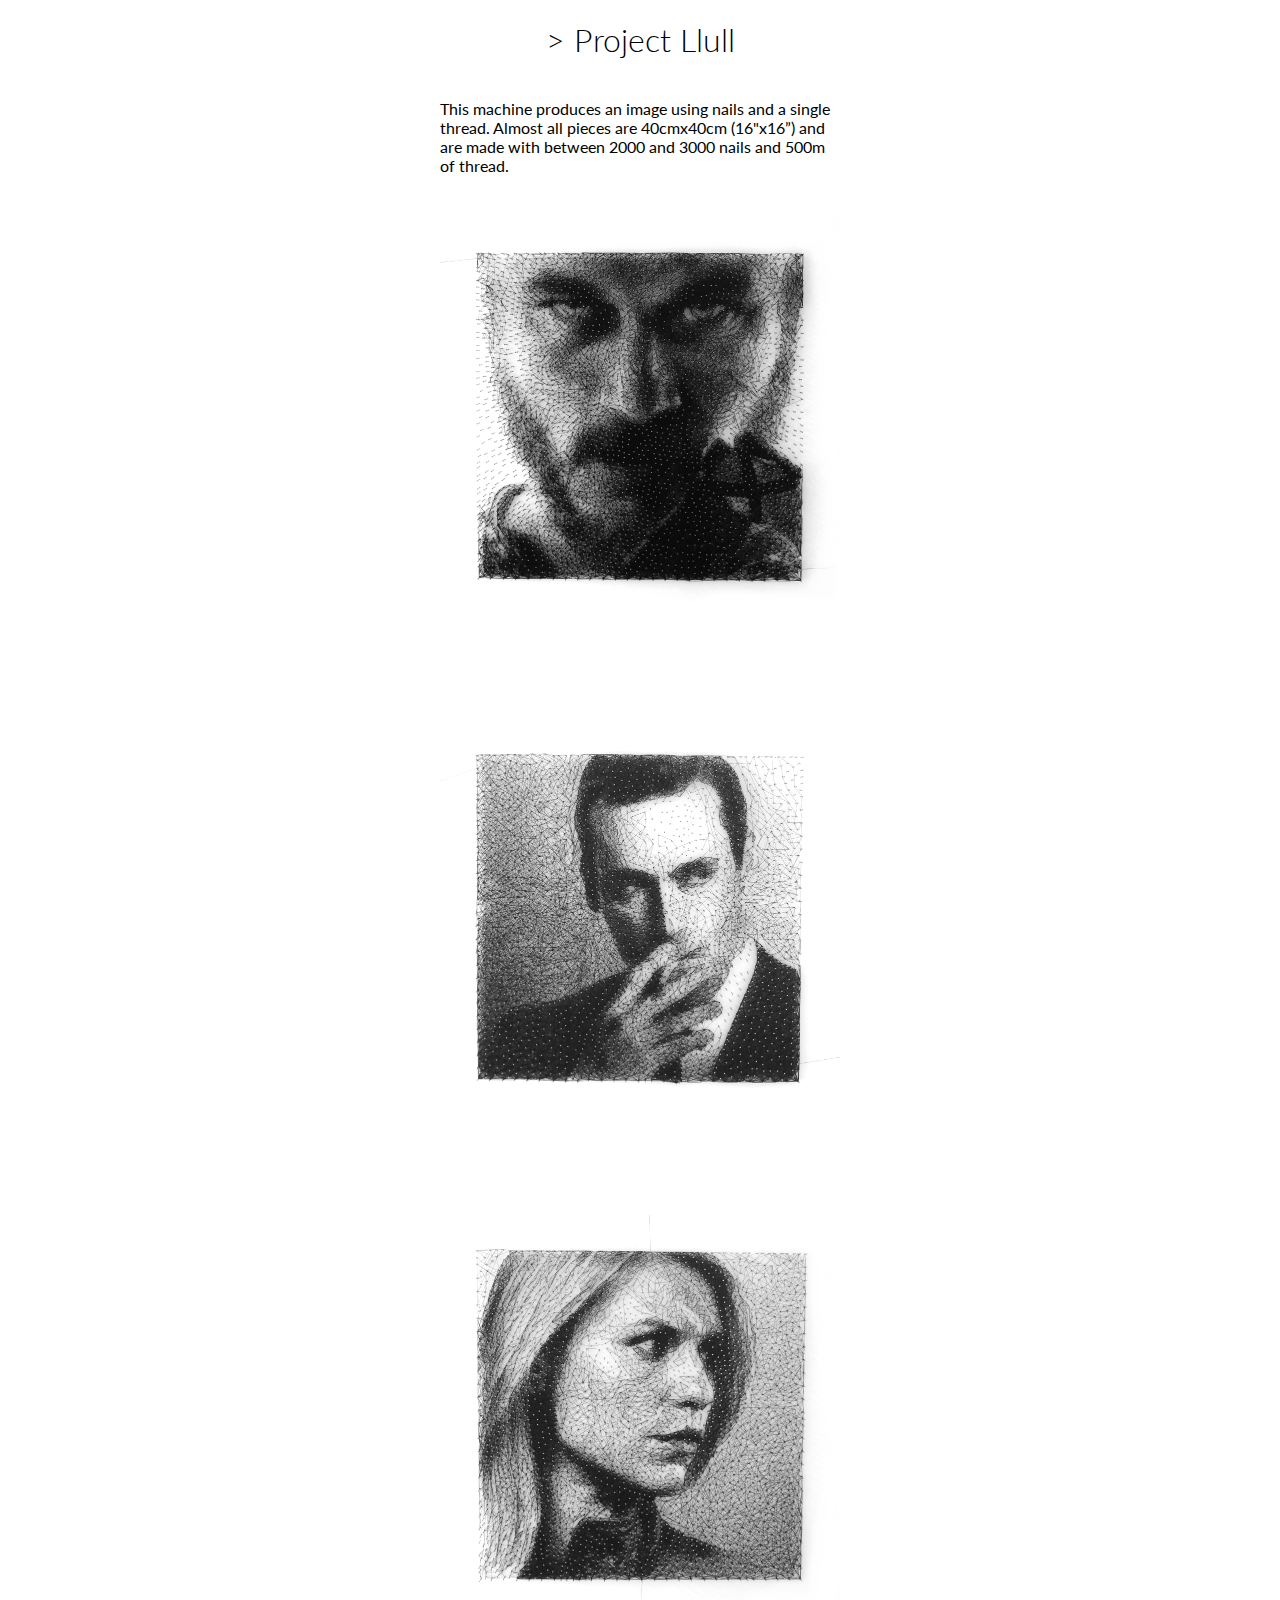
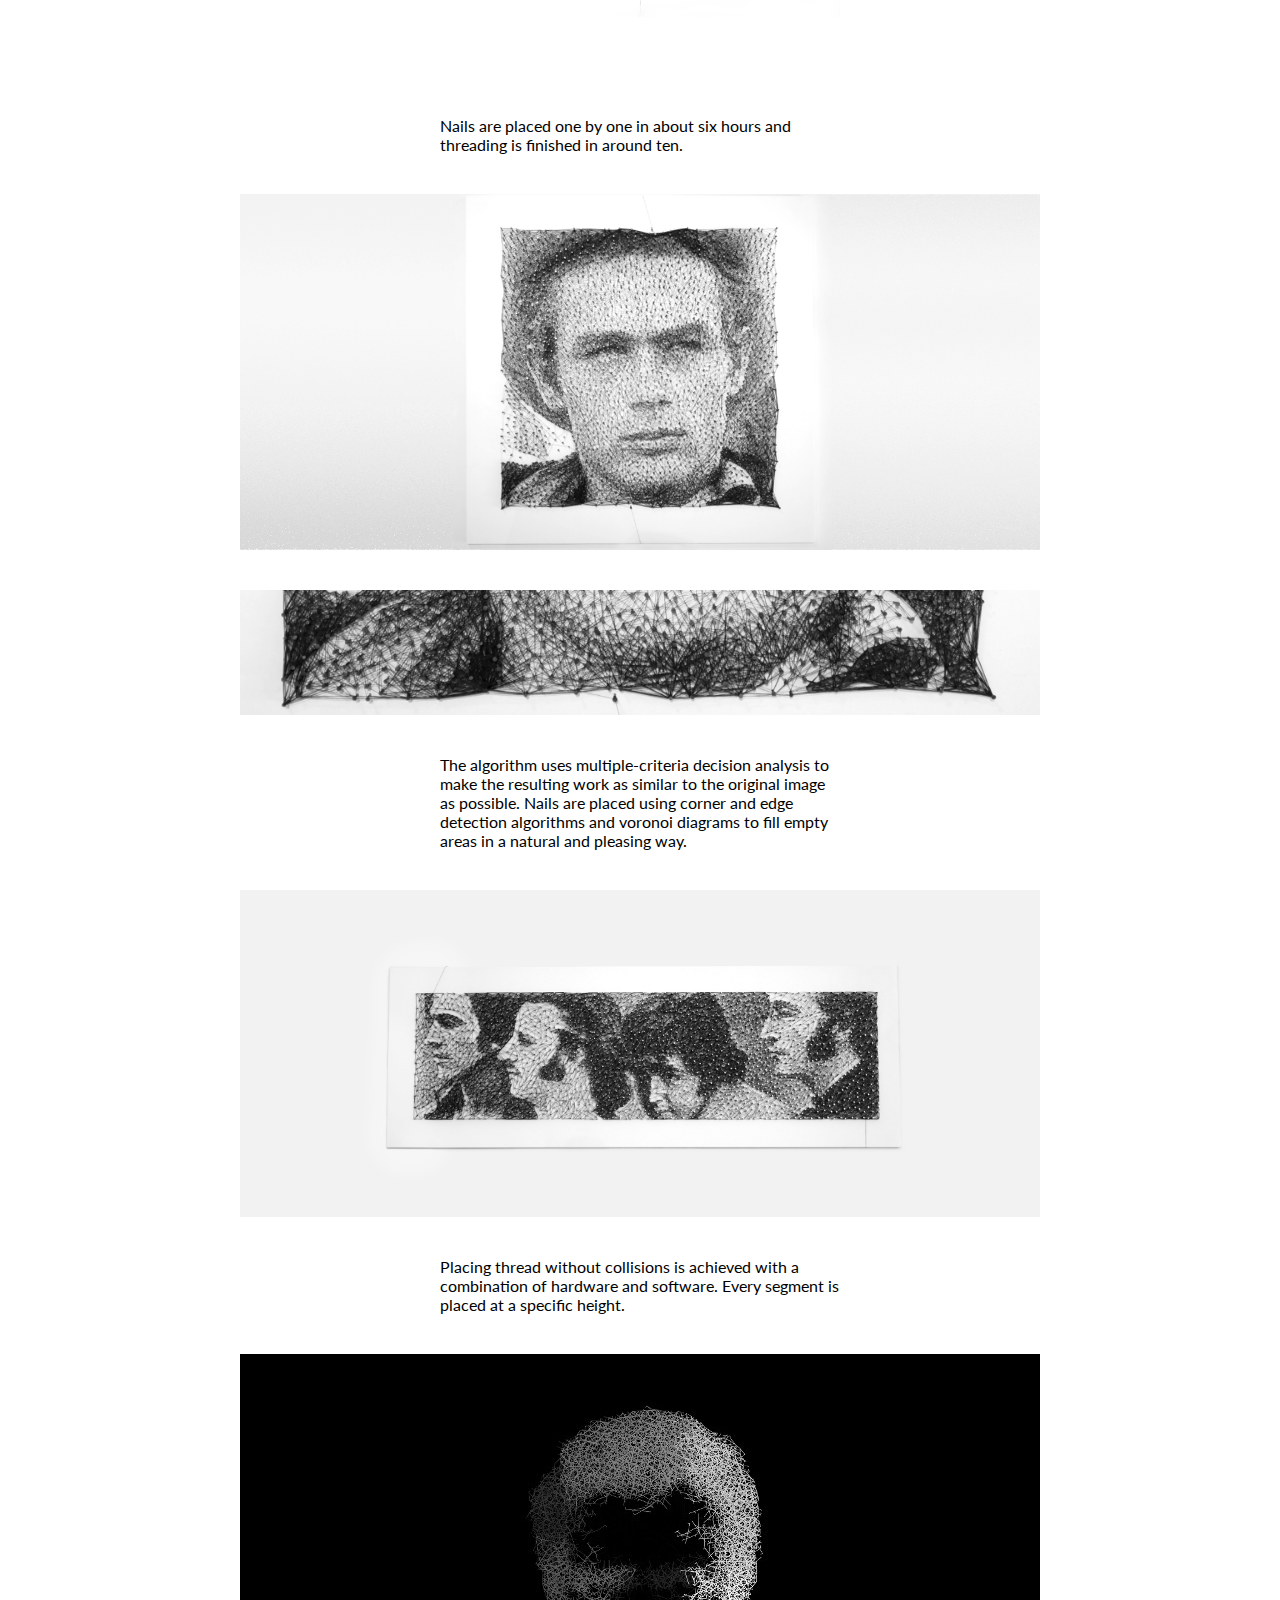
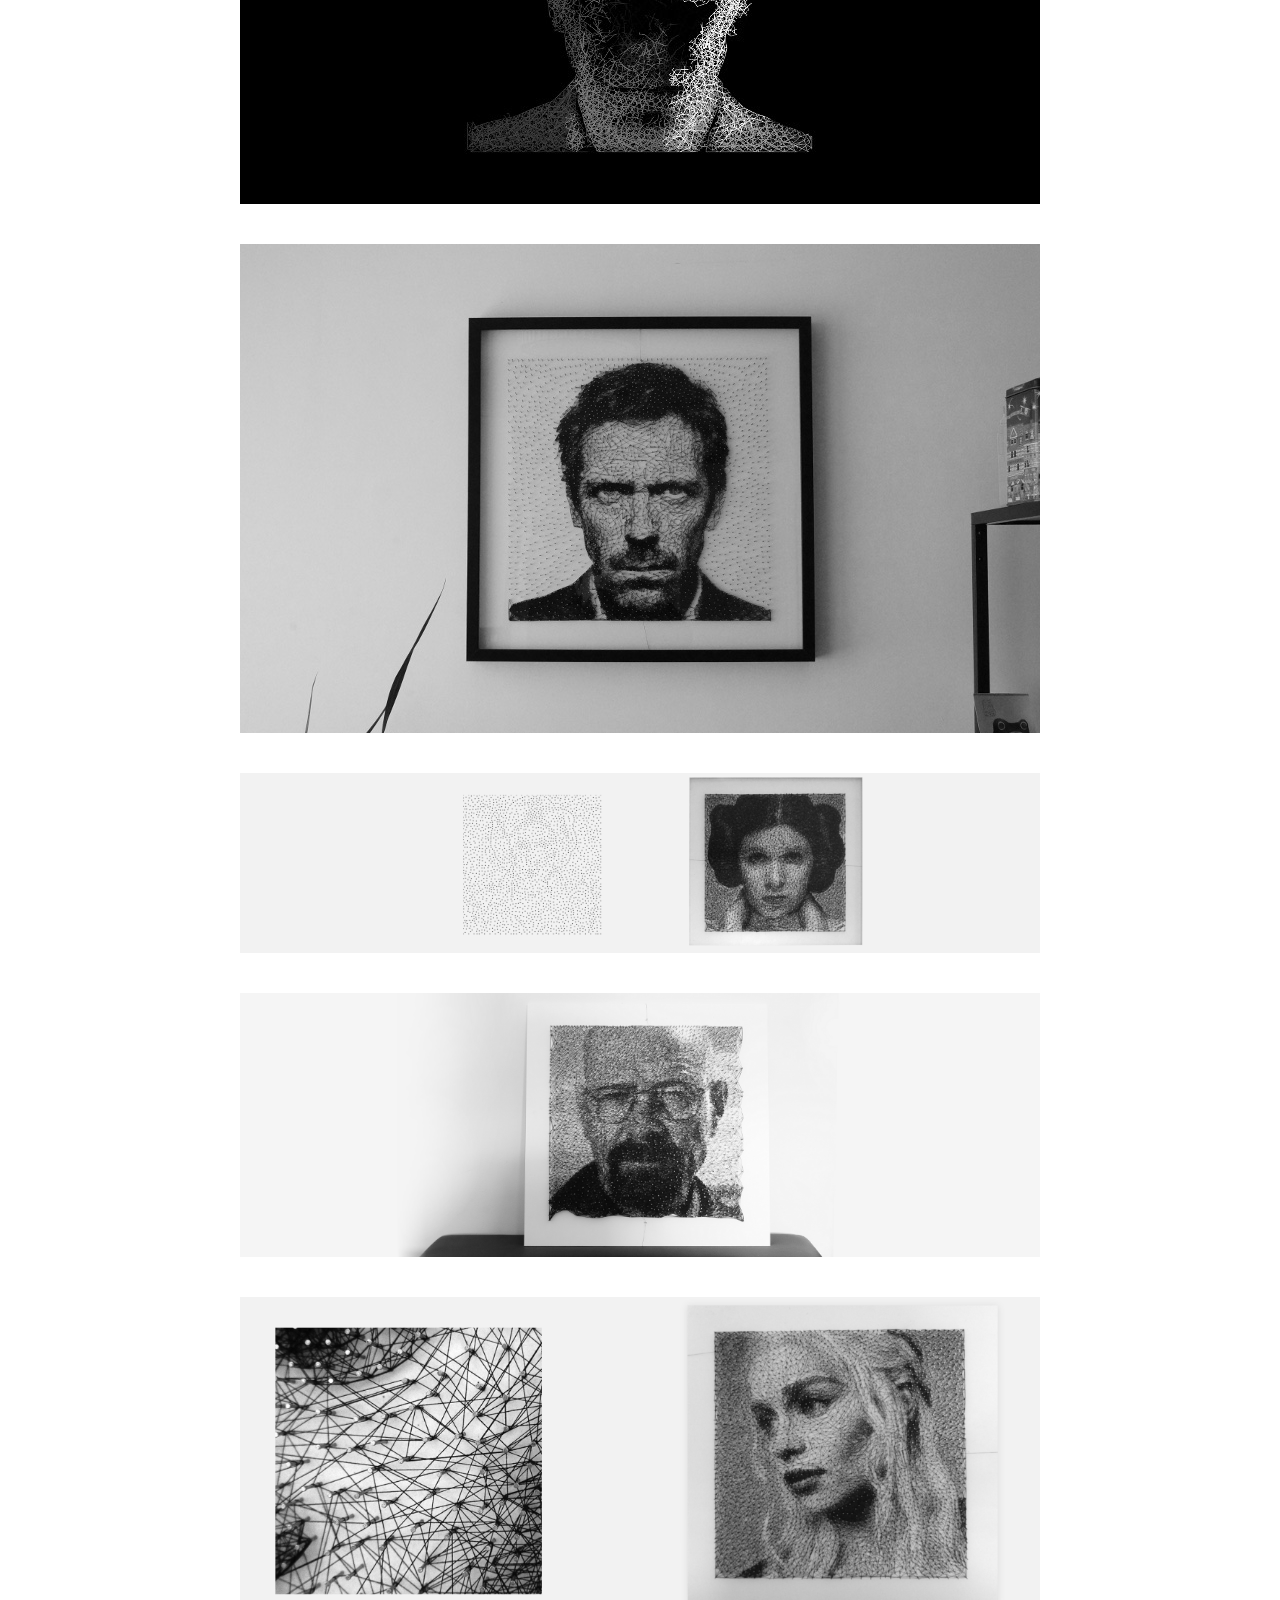
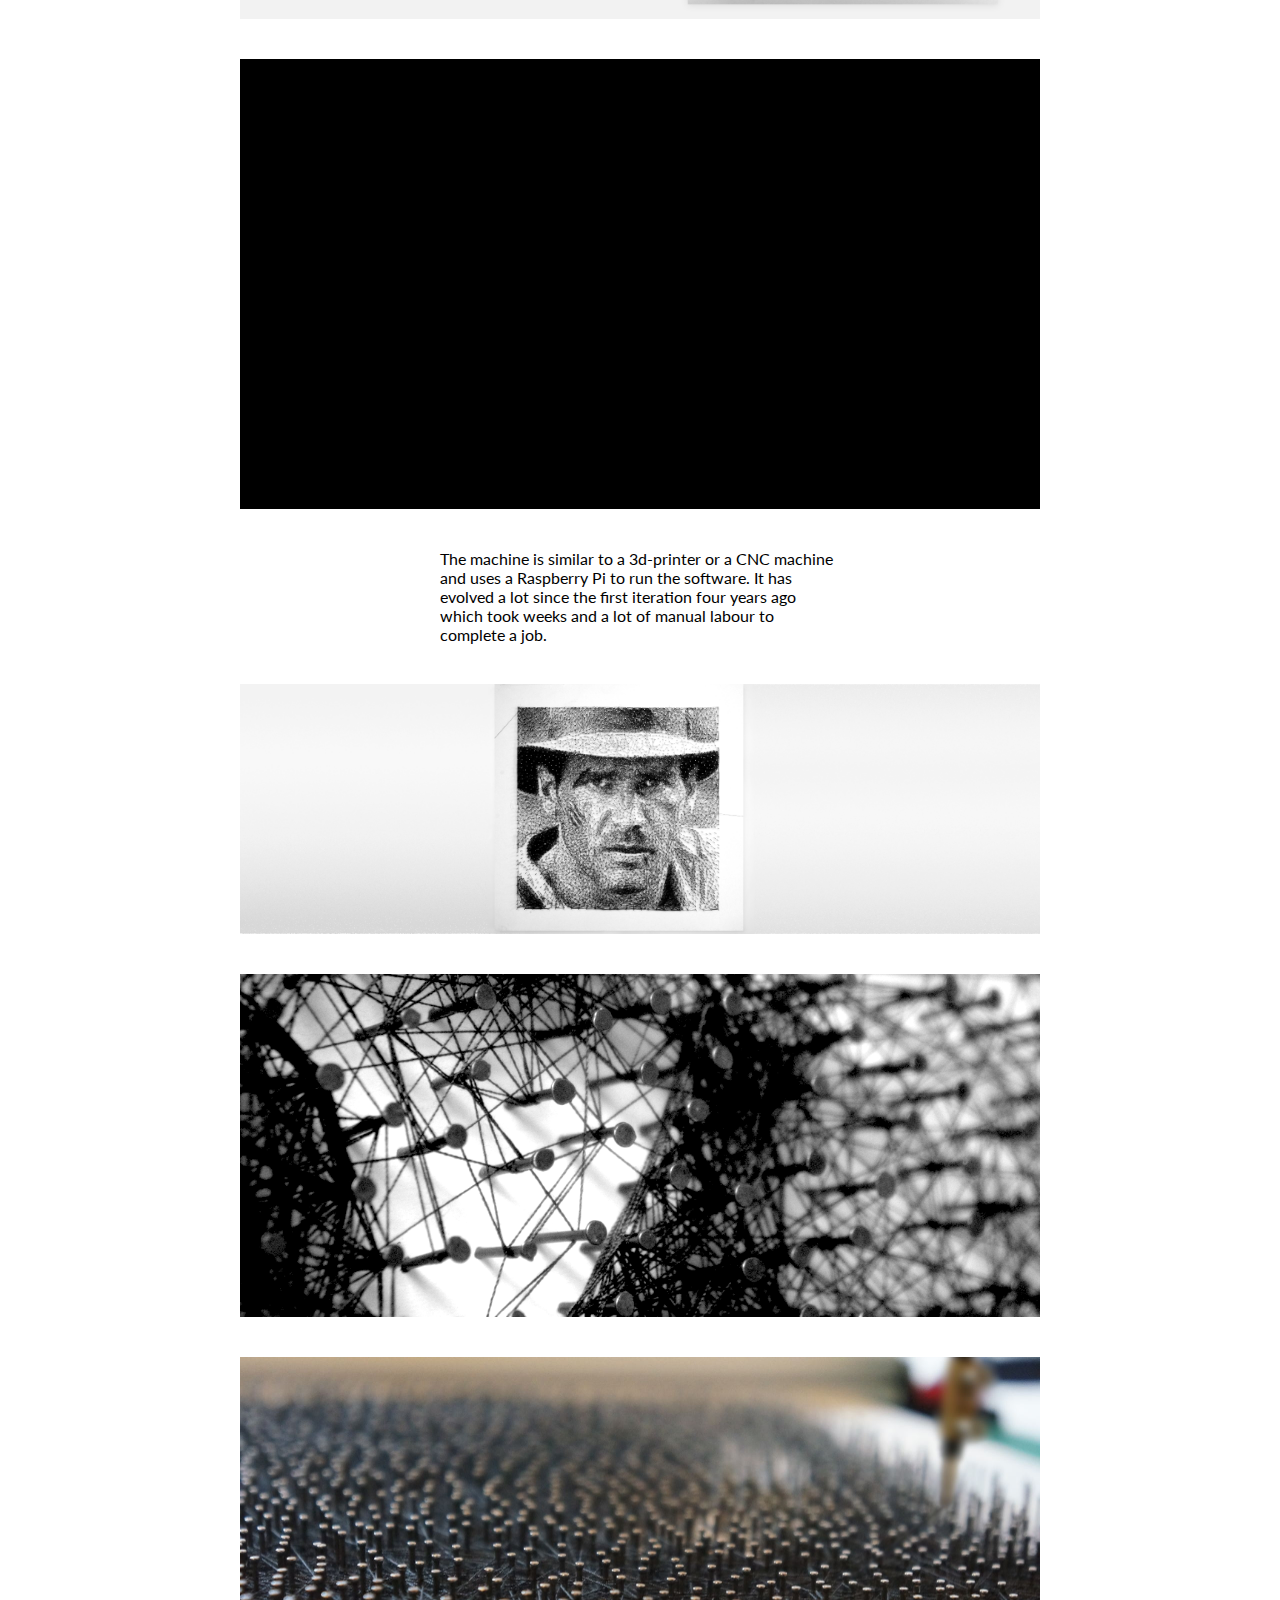
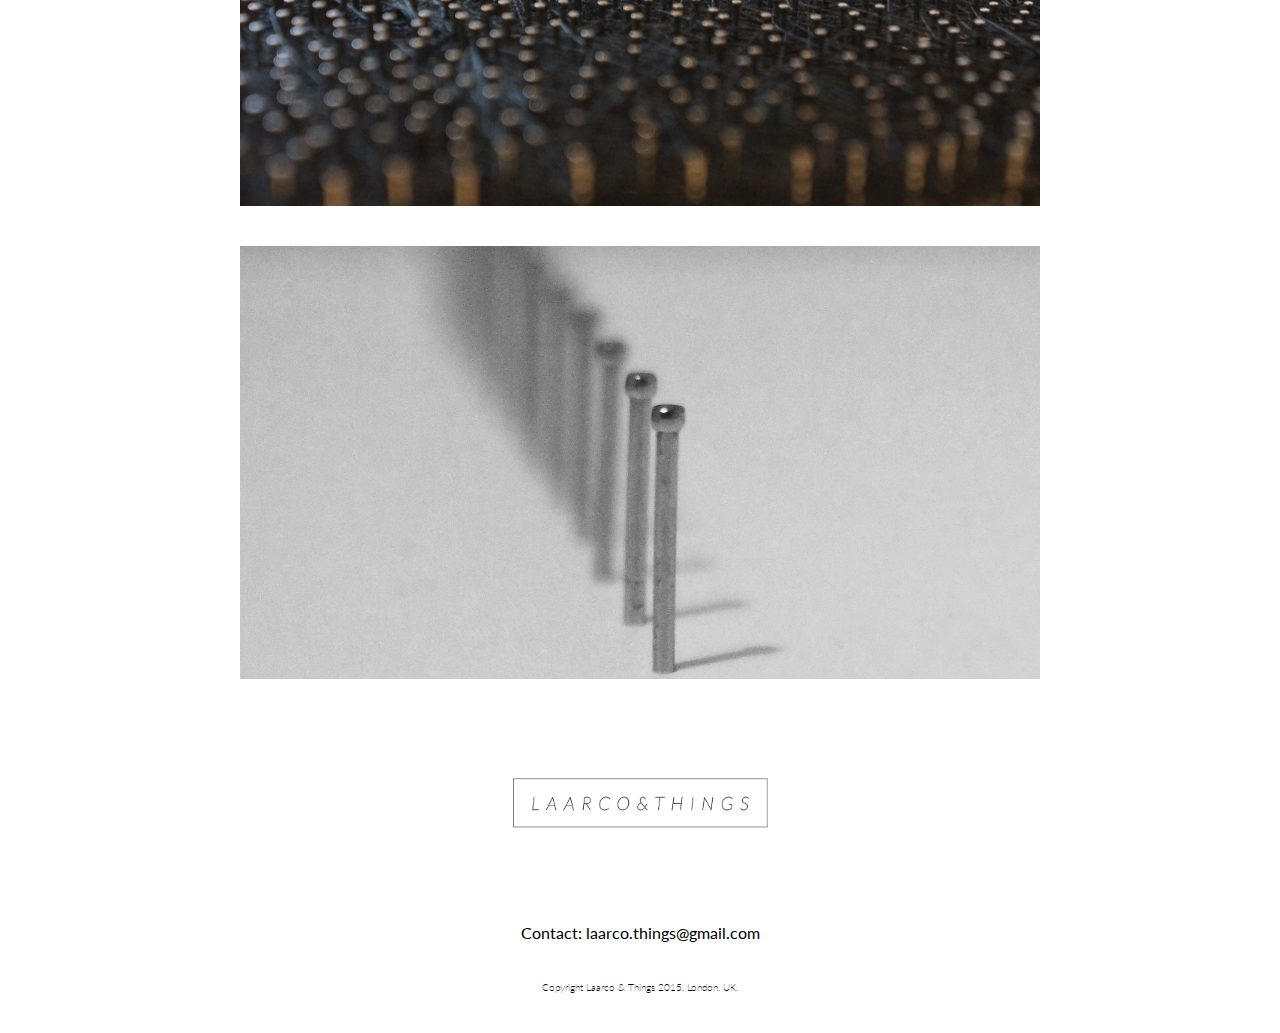
==== machine1.html @ 7fe8ae33 "Initial commit laarco.com on gh-pages." ====
<html>
<head>
	<title>laarco&amp;things \ Project Llull</title>
	<link rel="stylesheet" href="laarco.css">
	<link href='https://fonts.googleapis.com/css?family=Lato:400,100italic,300' rel='stylesheet' type='text/css'>
</head>

<body class="machine">
	<section id="section1" class="">

		<h1>&gt; Project Llull</h1>
		<p class="text">This machine produces an image using nails and a single thread. Almost all pieces are 40cmx40cm (16"x16”) and are made with between 2000 and 3000 nails and 500m of thread.
		</p>
		<img src="ragnar.png" class="img400" /><br>
		<img src="don.png" class="img400" /><br>
		<img src="carrie.png" class="img400"/><br>
		
		<p class="text">
		Nails are placed one by one in about six hours and threading is finished in around ten.
		</p>

<p><img src="james.png" width="800px"></p>
<p><img src="jamesbottom.png" width="800px"></p>

		<p class="text">
		The algorithm uses multiple-criteria decision analysis to make the resulting work as similar to the original image as possible. Nails are placed using corner and edge detection algorithms and voronoi diagrams to fill empty areas in a natural and pleasing way.
		</p>

<p><img src="beatles.png" width="800px"></p>

		<p class="text">
		Placing thread without collisions is achieved with a combination of hardware and software. Every segment is placed at a specific height.
		</p>
<p><img src="house_heights.jpg" width="800px"></p>
<p><img src="house.jpg" width="800px"></p>

<p><img src="leia.png" width="800px"></p>
<p><img src="walter.png" width="800px"></p>
<p><img src="daenerys.png" width="800px"></p>

		<p class="video">
		<iframe width="800" height="450" src="https://www.youtube.com/embed/Lo0vlQVhy1c" frameborder="0" allowfullscreen></iframe>

		</p>
		<p class="text">
		The machine is similar to a 3d-printer or a CNC machine and uses a Raspberry Pi to run the software. It has evolved a lot since the first iteration four years ago which took weeks and a lot of manual labour to complete a job.
		</p>

<p><img src="indy.png" width="800px"></p>
<p><img src="pic2.png" width="800px"></p>

<p><img src="photo.jpg" width="800px"></p>
<p><img src="nails.jpg" width="800px"></p>
<p><img src="laarco.png" width="600px"></p>

		<p class="text" style="text-align: center;">
		Contact: laarco.things@gmail.com
		</p>
		<p class="smalltext text" style="text-align: center;">
		Copyright Laarco &amp; Things 2015, London, UK.
		</p>
	</section>
</body>
<script>
  (function(i,s,o,g,r,a,m){i['GoogleAnalyticsObject']=r;i[r]=i[r]||function(){
  (i[r].q=i[r].q||[]).push(arguments)},i[r].l=1*new Date();a=s.createElement(o),
  m=s.getElementsByTagName(o)[0];a.async=1;a.src=g;m.parentNode.insertBefore(a,m)
  })(window,document,'script','//www.google-analytics.com/analytics.js','ga');

  ga('create', 'UA-69452703-1', 'auto');
  ga('send', 'pageview');

</script>
</html>
---- laarco.css ----
body {
	
	font-family: Lato;

	margin: 0;
}
body.main {
	color: white;
	background-color: #1a1a1a;
}

.hide-y-overflow {
    overflow-y:hidden;
}

header {
}

h1, h2, h3, h4, h5 {
	font-weight: 300;
	width: 60%;
	margin: auto;
	margin-top: 20px;
}

h1 {
	text-align: center;	
}


a {
	text-decoration: none;
	color: white;
}
.laarco {
	font-size: 36px;
	width: 40%;
	display: block;
	margin: 140px auto;
	font-weight: 300;
}

.gone {
	display: none;
}


/*
@-webkit-keyframes machineAnim {
	from {
	-webkit-transform: translate(0px);
	}
	to {
	-webkit-transform: translate(-100px);
	}
}*/


/* Standard syntax */
@keyframes machineAnim {

	from {
		top: 2000px;
		
	}
	to {
		top: 0px;
	}
}


@media screen and (max-width: 1080px) and (orientation:portrait) {
	.laarco, #section1 {
		width: 80%;

	}

	.img400 {
		width: 100% !important;
	}
	.text {
		width: 100% !important;
	}

	h1 {
		font-size: 4em;
	}
}


.machine1 {
	width: 100%;
	height: 100%;
	position: absolute;
	top: 2000px;
	display: none;
	background-color: white;
	color: #1a1a1a;

}
.machines {
	display: block;

    -webkit-animation-name: machineAnim; /* Chrome, Safari, Opera */
    -webkit-animation-duration: 2s; /* Chrome, Safari, Opera */
    animation-name: machineAnim;
    animation-duration: 2s;
    animation-fill-mode:forwards;
}

.maintitle {
    -webkit-animation-name: maintitle-anim; /* Chrome, Safari, Opera */
    -webkit-animation-duration: 2s; /* Chrome, Safari, Opera */
    animation-name: maintitle-anim;
    animation-duration: 2s;
    animation-fill-mode:forwards;
    overflow: hidden;

}

.center {
	margin: auto;
	display: block;	
}

/* Standard syntax */
@keyframes maintitle-anim	 {

	from {
		height: 100%;
		
	}
	to {
		height: 0%;
	}
}

#section1 img{
	margin: 40px;
	display: block;
	margin: 40px auto 40px auto; 

}

.text {
	width: 400px;
	margin: 40px auto 40px auto; 
	display: block;
}

.video {
	width: 800px;
	background-color: black;
	text-align: center;
	margin: 40px auto 40px auto; 
}

.img400 {
	width: 400px;
}

.smalltext {
	font-size: 0.6em;
	font-weight: 200;
}
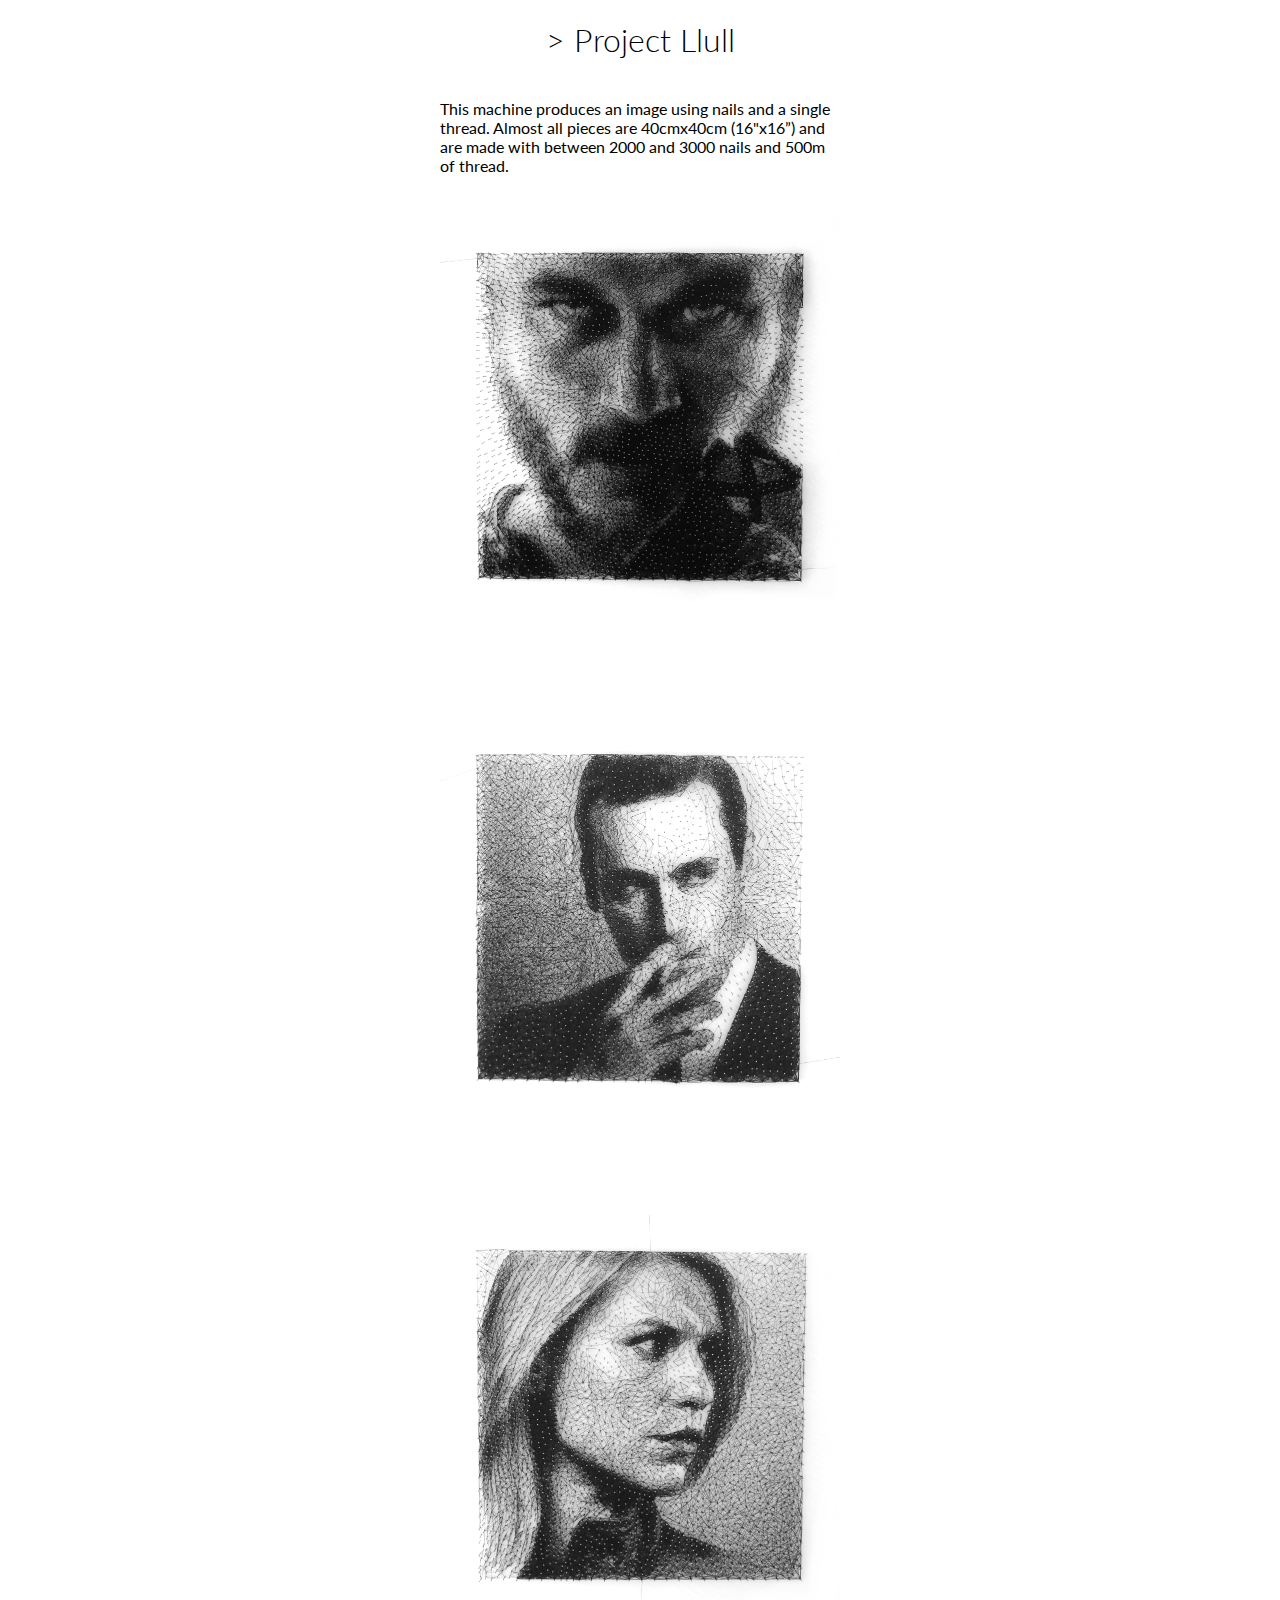
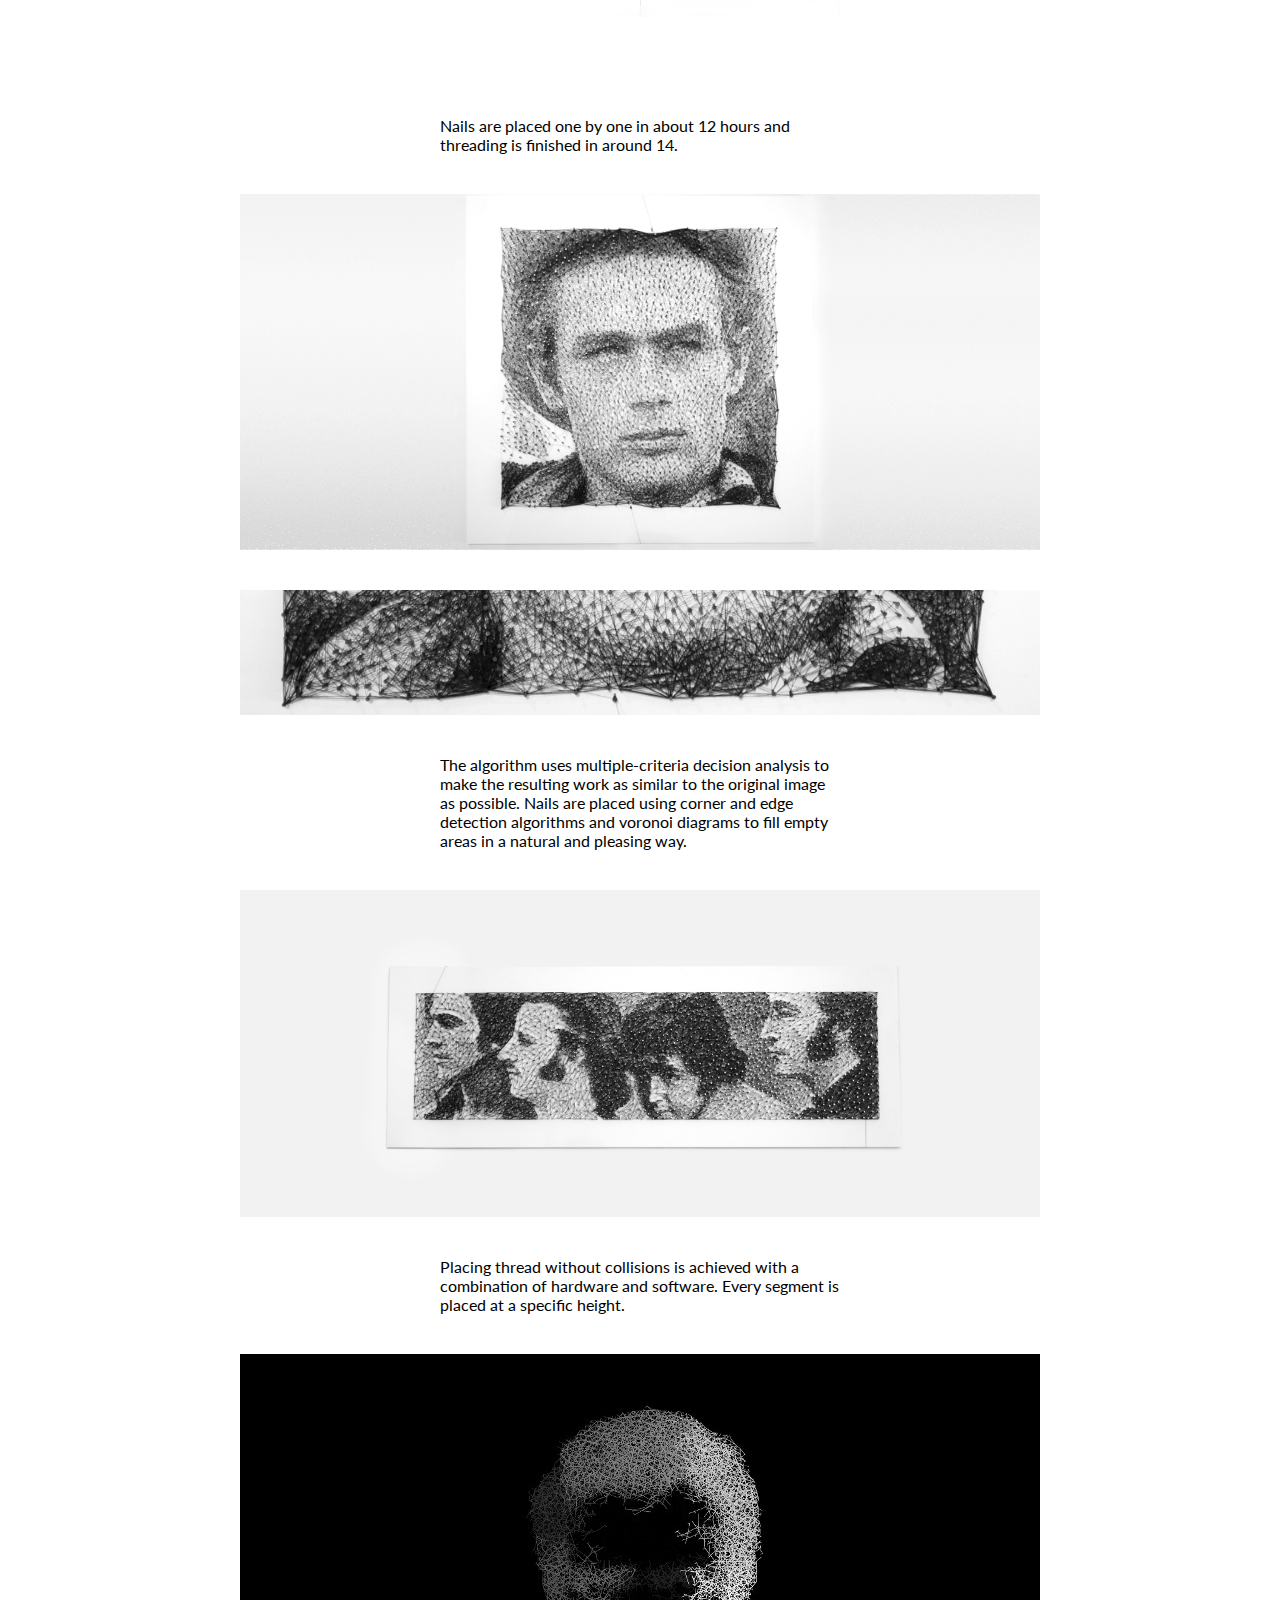
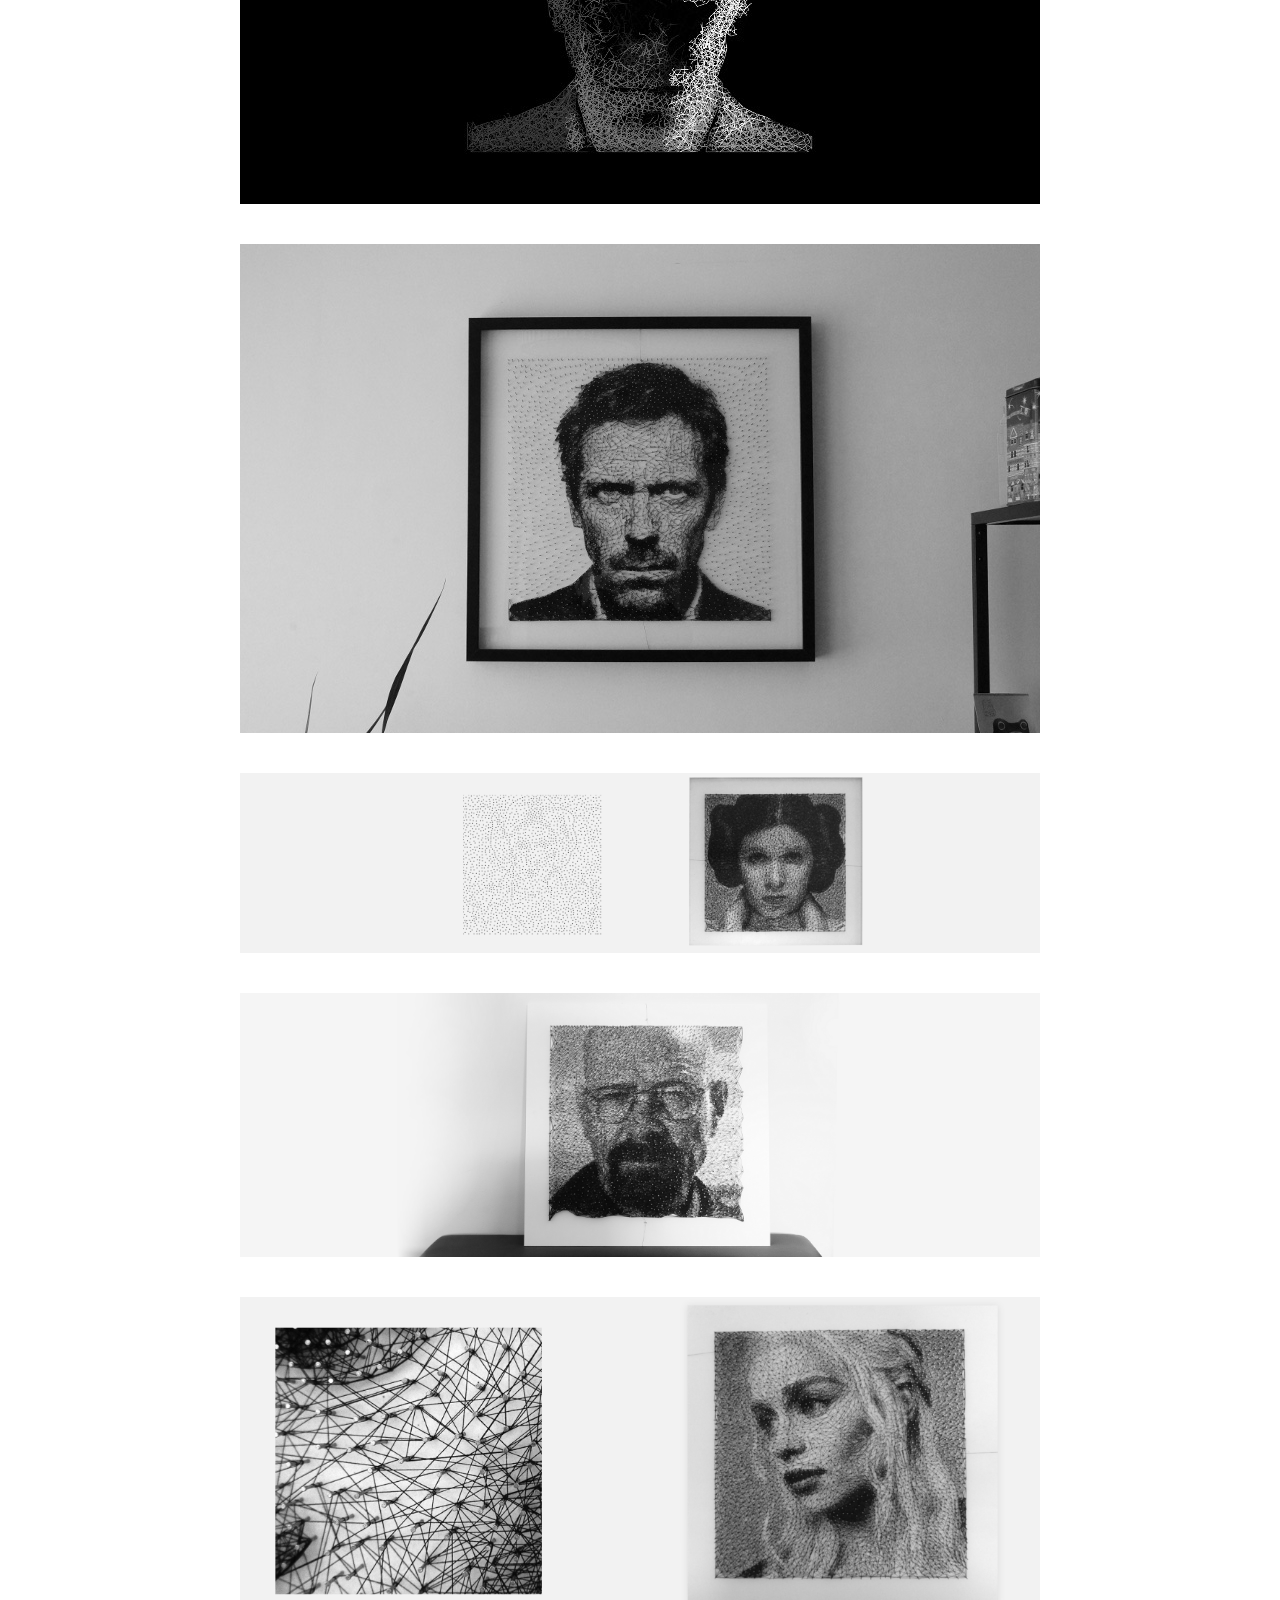
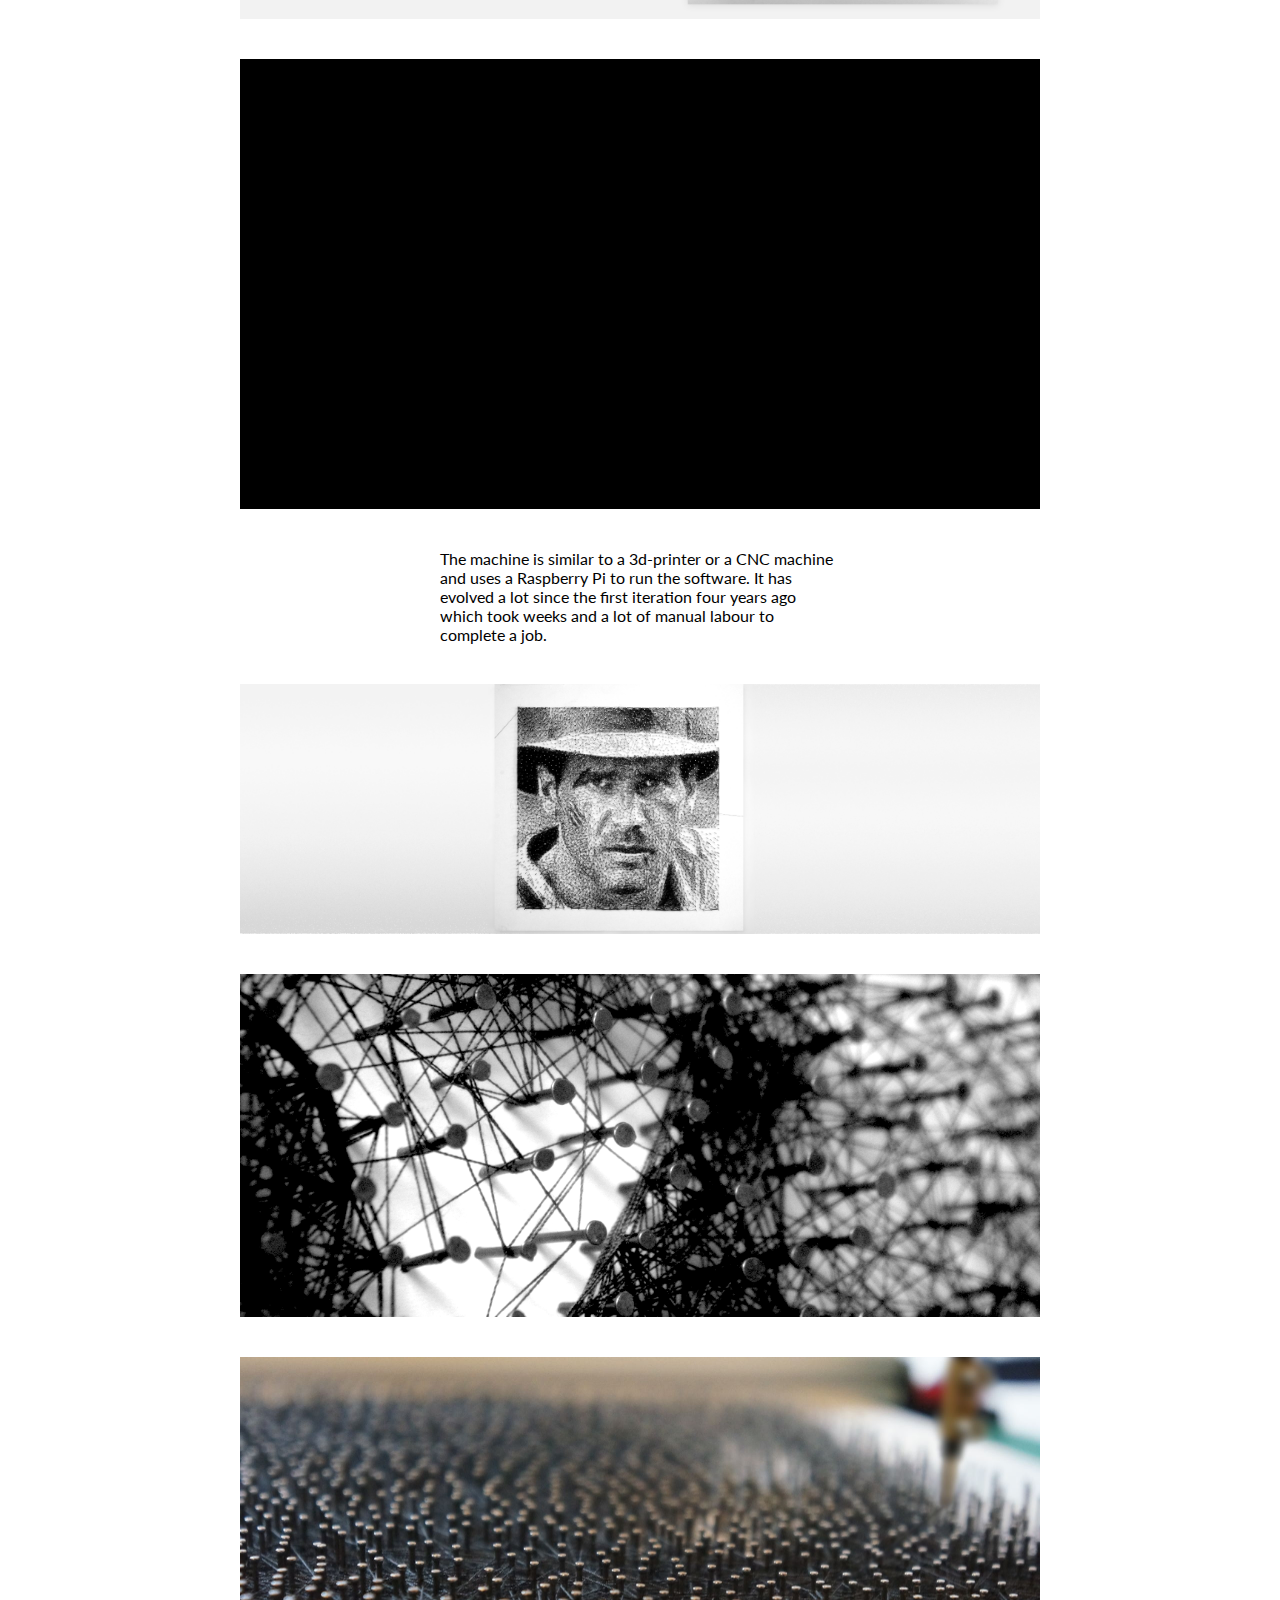
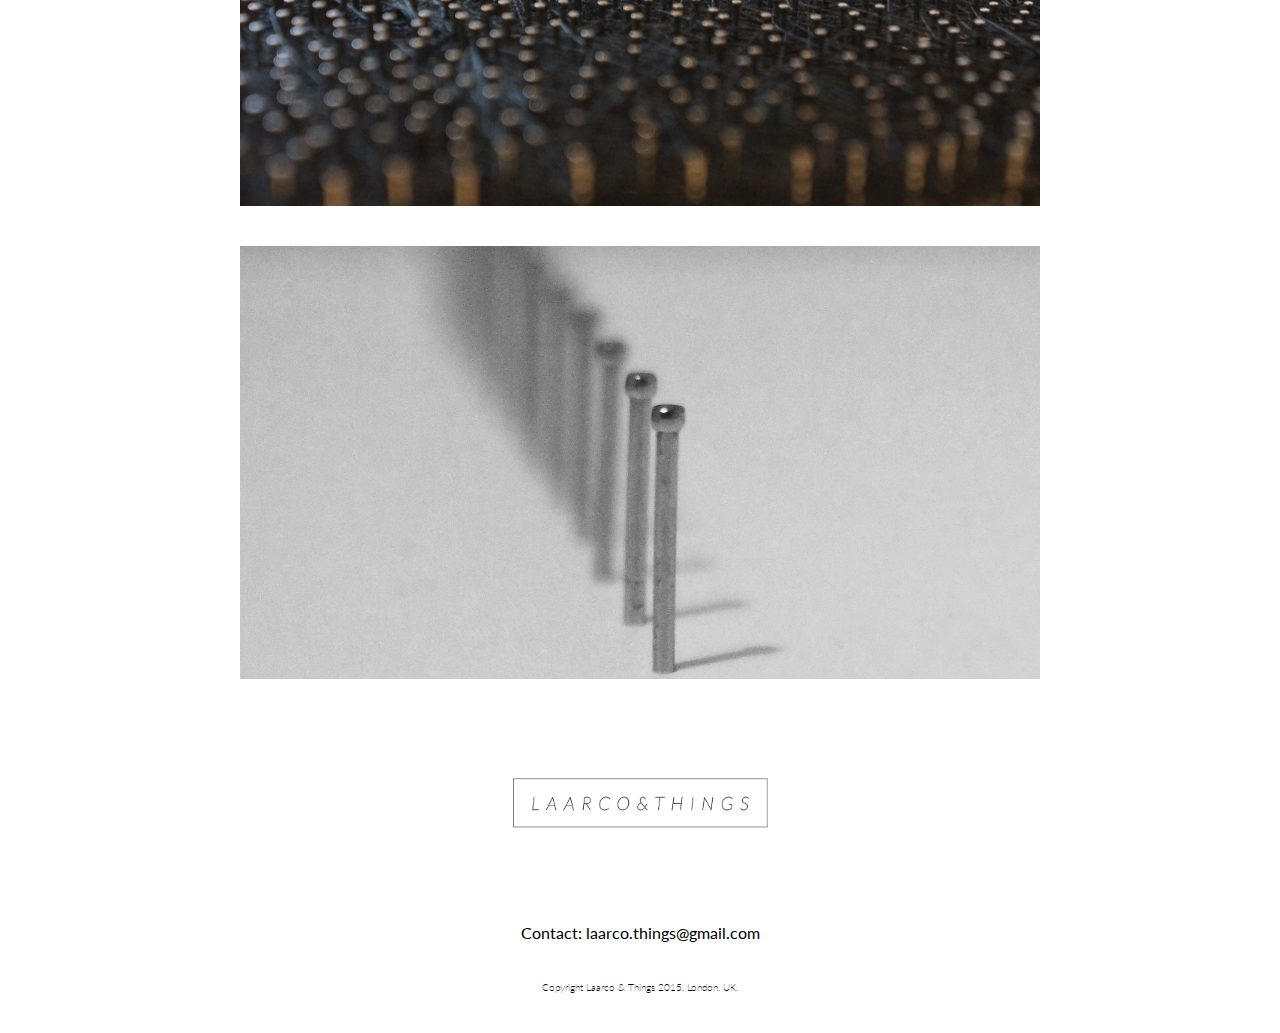
==== commit 9807fc34: "Corrections and new video" ====
--- a/machine1.html
+++ b/machine1.html
@@ -16,7 +16,7 @@
 		<img src="carrie.png" class="img400"/><br>
 		
 		<p class="text">
-		Nails are placed one by one in about six hours and threading is finished in around ten.
+		Nails are placed one by one in about 12 hours and threading is finished in around 14.
 		</p>
 
 <p><img src="james.png" width="800px"></p>
@@ -39,7 +39,7 @@
 <p><img src="daenerys.png" width="800px"></p>
 
 		<p class="video">
-		<iframe width="800" height="450" src="https://www.youtube.com/embed/Lo0vlQVhy1c" frameborder="0" allowfullscreen></iframe>
+		<iframe width="800" height="450" src="https://www.youtube.com/embed/mAPLx17B2AM" frameborder="0" allowfullscreen></iframe>
 
 		</p>
 		<p class="text">
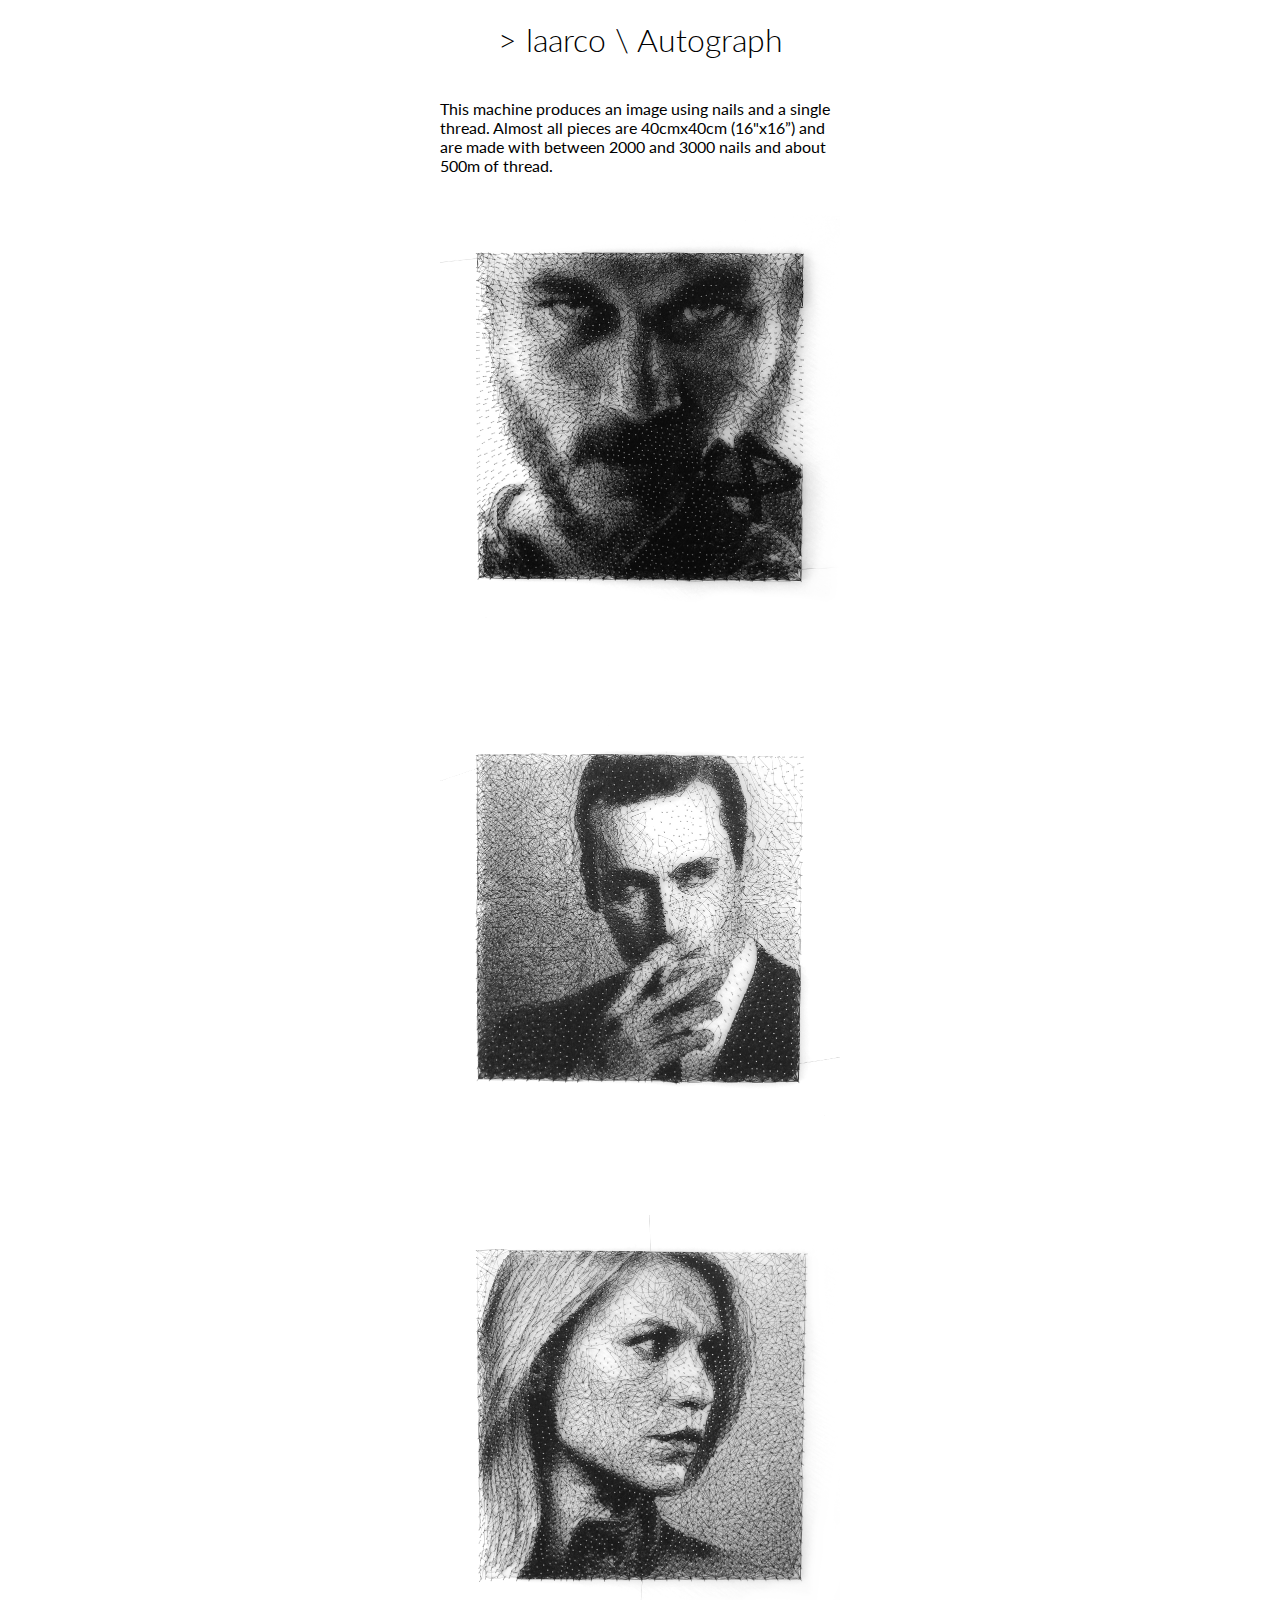
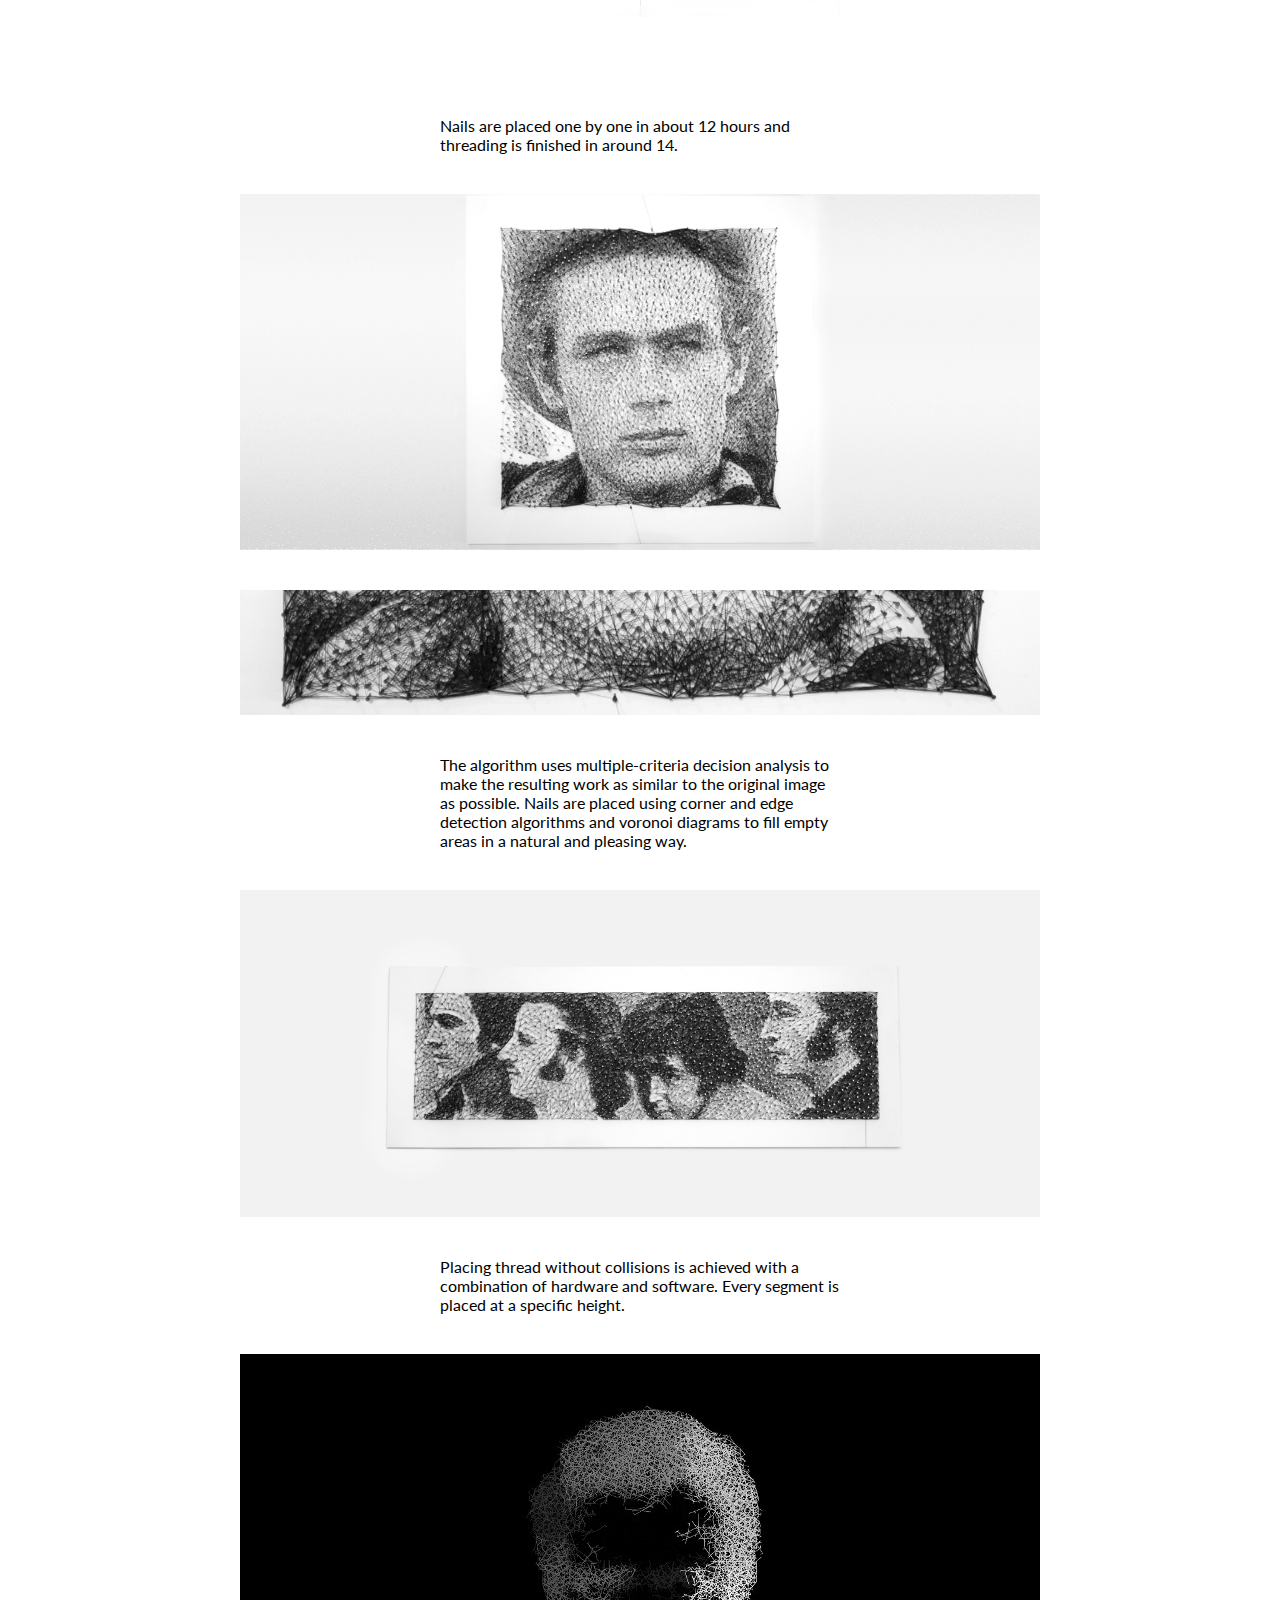
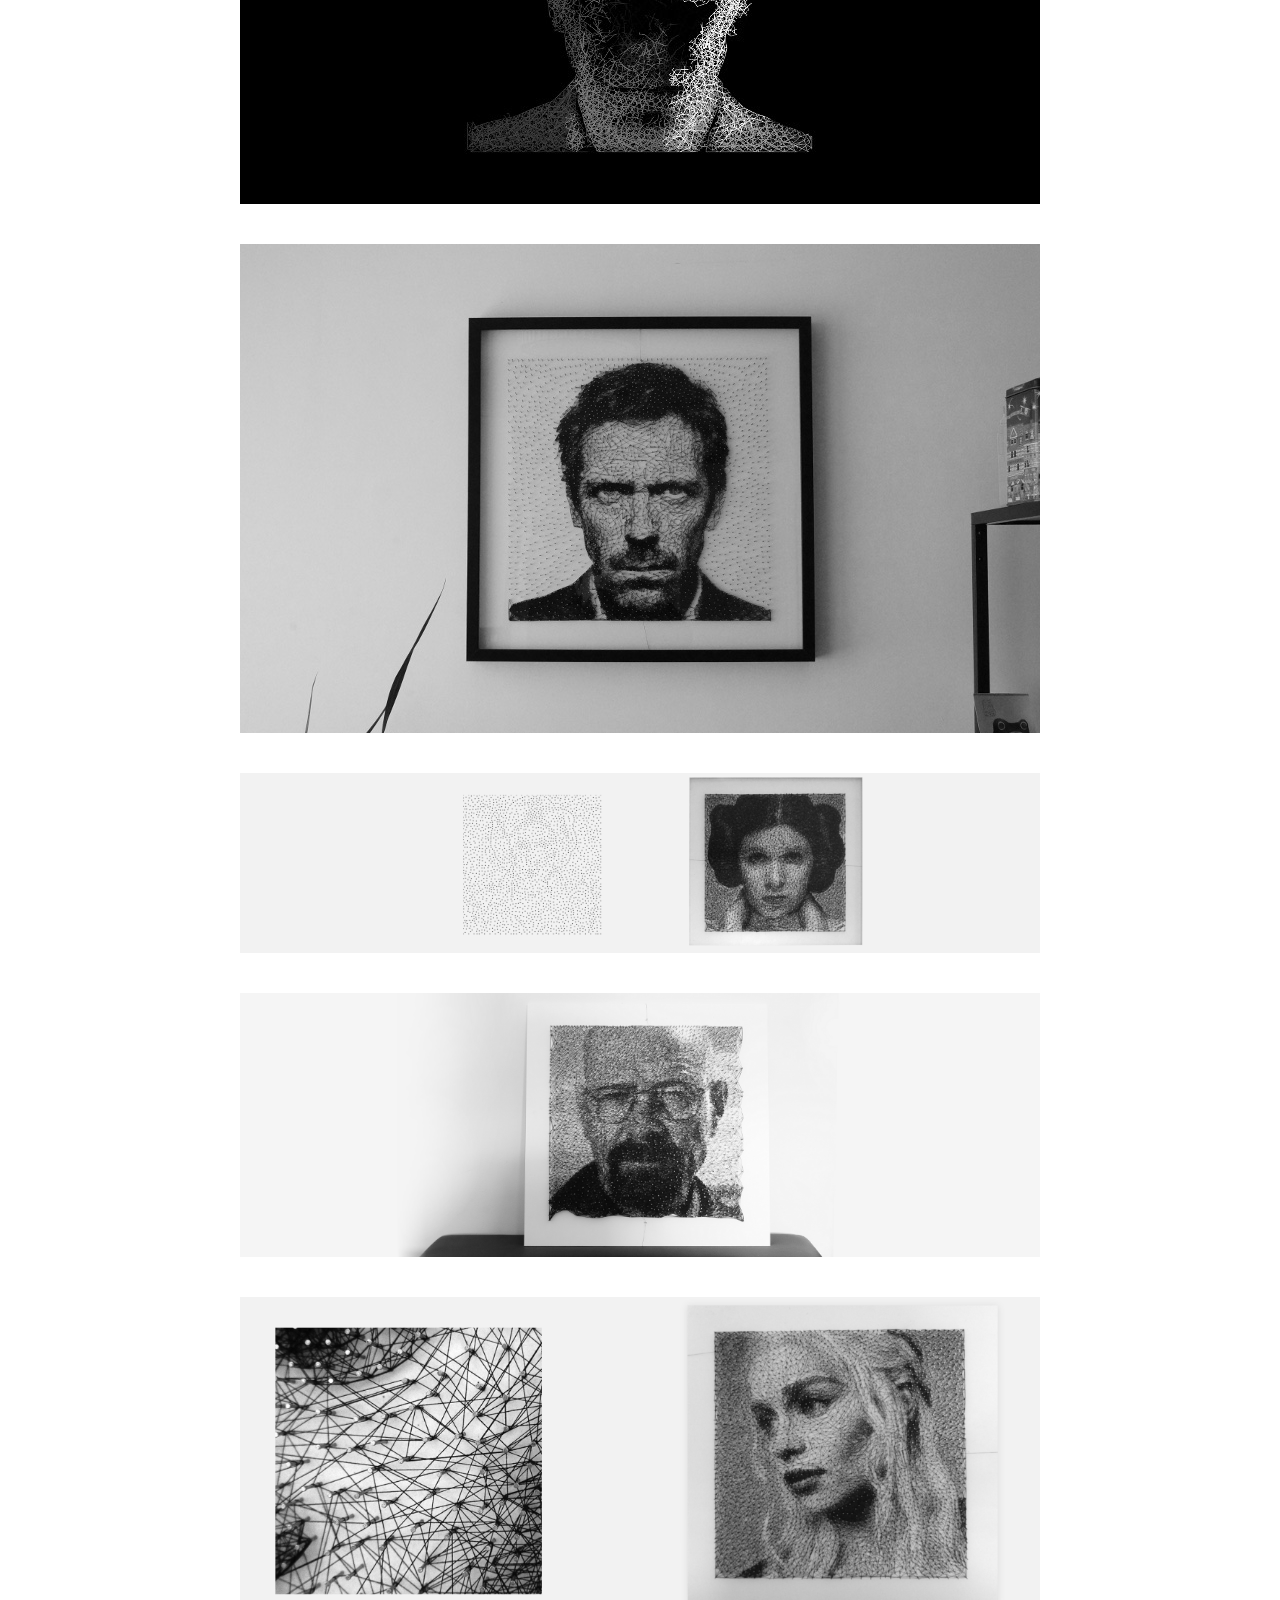
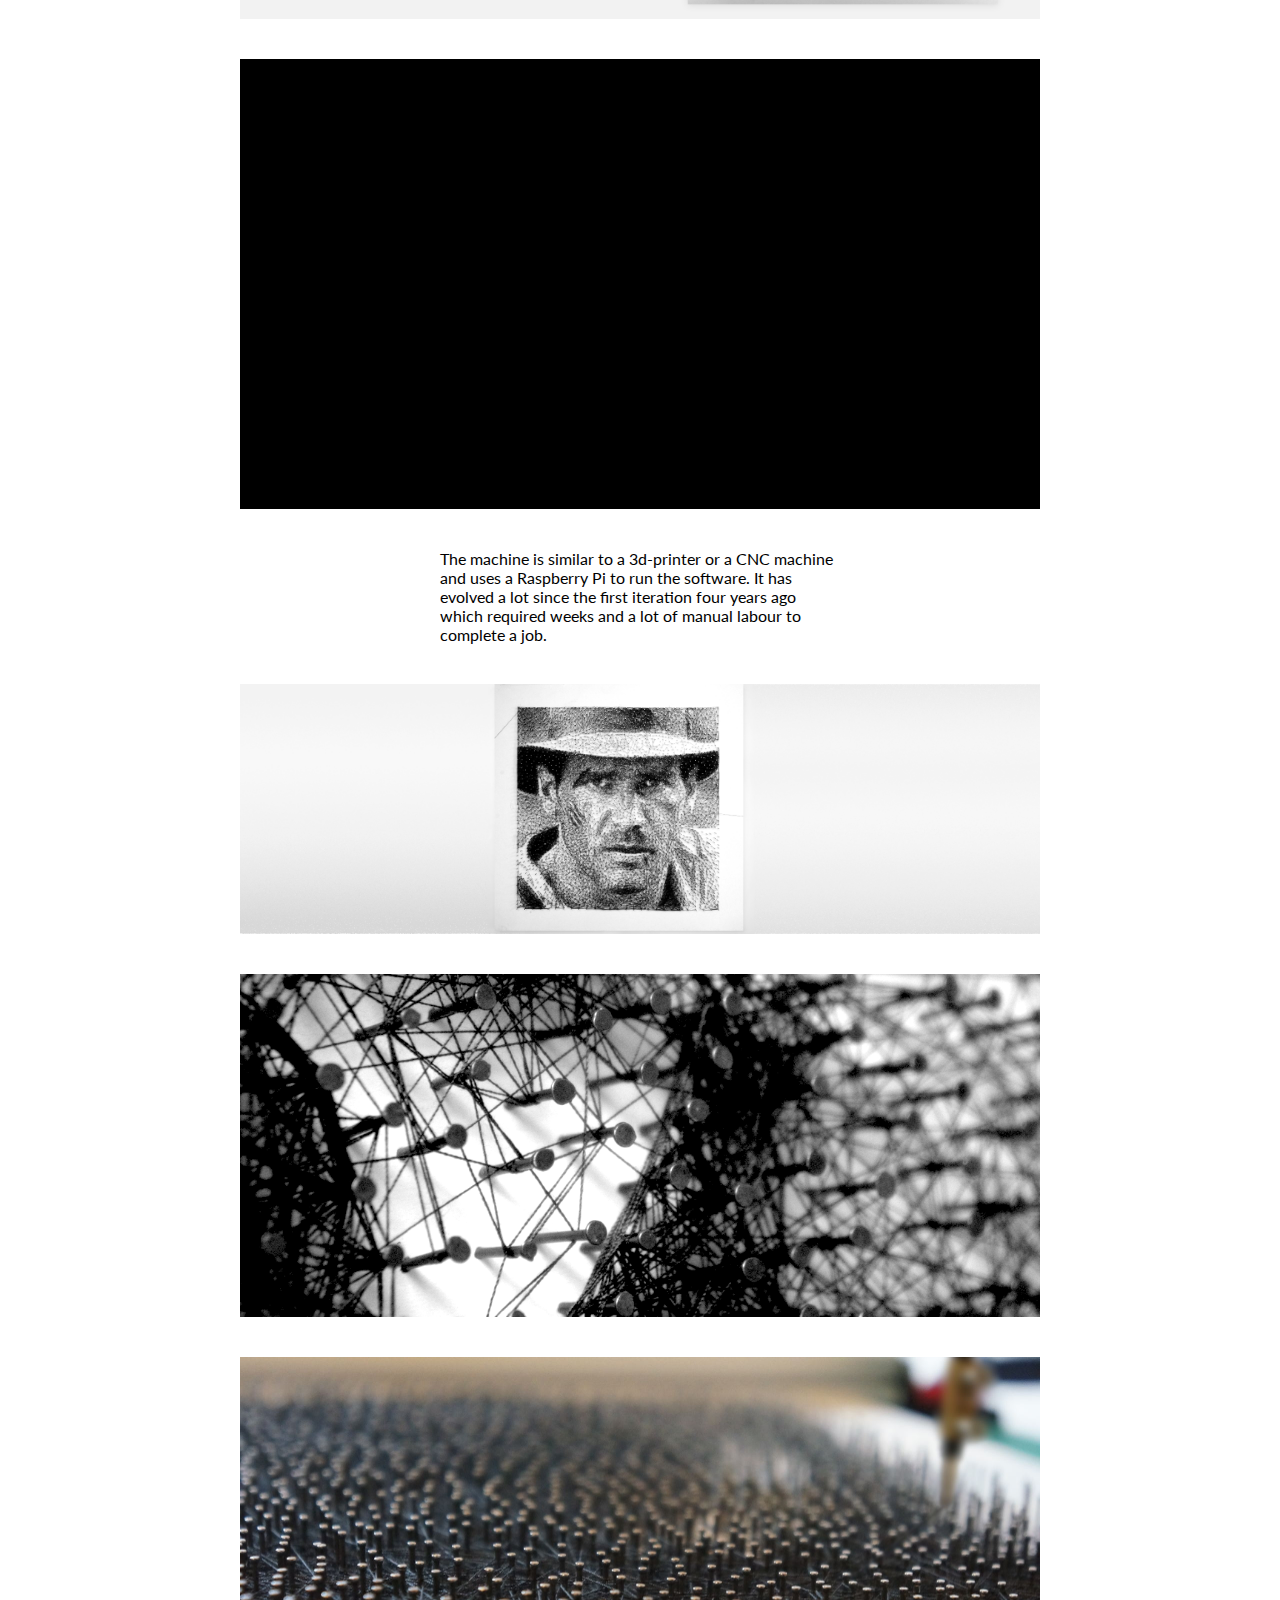
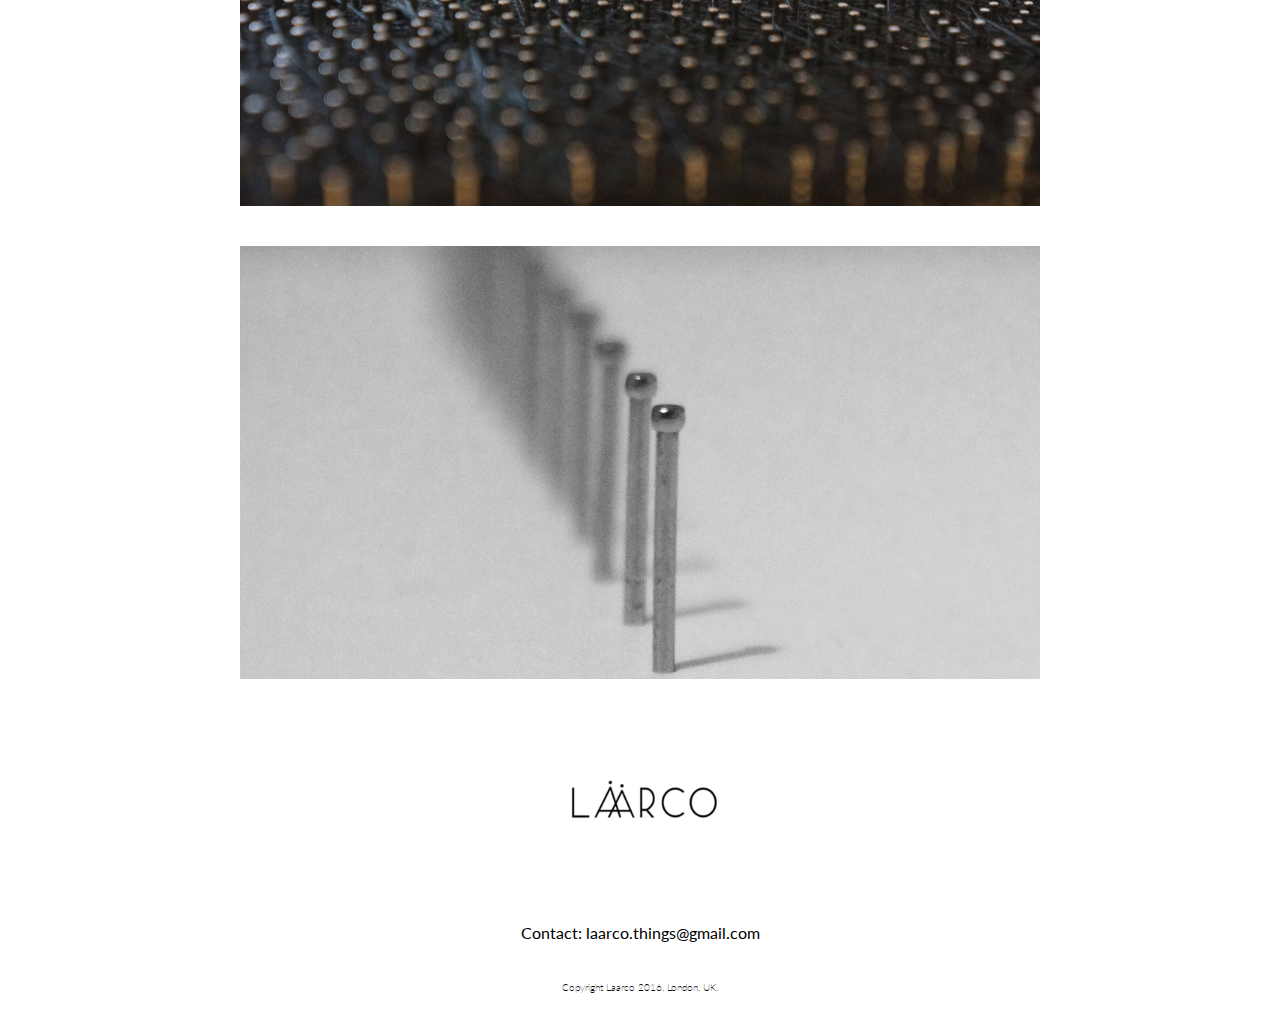
==== commit 545624f0: "Corrections and new video" ====
--- a/machine1.html
+++ b/machine1.html
@@ -1,6 +1,6 @@
 <html>
 <head>
-	<title>laarco&amp;things \ Project Llull</title>
+	<title>laarco \ Autograph</title>
 	<link rel="stylesheet" href="laarco.css">
 	<link href='https://fonts.googleapis.com/css?family=Lato:400,100italic,300' rel='stylesheet' type='text/css'>
 </head>
@@ -8,8 +8,8 @@
 <body class="machine">
 	<section id="section1" class="">
 
-		<h1>&gt; Project Llull</h1>
-		<p class="text">This machine produces an image using nails and a single thread. Almost all pieces are 40cmx40cm (16"x16”) and are made with between 2000 and 3000 nails and 500m of thread.
+		<h1>&gt; laarco \ Autograph</h1>
+		<p class="text">This machine produces an image using nails and a single thread. Almost all pieces are 40cmx40cm (16"x16”) and are made with between 2000 and 3000 nails and about 500m of thread.
 		</p>
 		<img src="ragnar.png" class="img400" /><br>
 		<img src="don.png" class="img400" /><br>
@@ -43,12 +43,11 @@
 
 		</p>
 		<p class="text">
-		The machine is similar to a 3d-printer or a CNC machine and uses a Raspberry Pi to run the software. It has evolved a lot since the first iteration four years ago which took weeks and a lot of manual labour to complete a job.
+		The machine is similar to a 3d-printer or a CNC machine and uses a Raspberry Pi to run the software. It has evolved a lot since the first iteration four years ago which required weeks and a lot of manual labour to complete a job.
 		</p>
 
 <p><img src="indy.png" width="800px"></p>
 <p><img src="pic2.png" width="800px"></p>
-
 <p><img src="photo.jpg" width="800px"></p>
 <p><img src="nails.jpg" width="800px"></p>
 <p><img src="laarco.png" width="600px"></p>
@@ -57,7 +56,7 @@
 		Contact: laarco.things@gmail.com
 		</p>
 		<p class="smalltext text" style="text-align: center;">
-		Copyright Laarco &amp; Things 2015, London, UK.
+		Copyright Laarco 2016, London, UK.
 		</p>
 	</section>
 </body>
--- a/laarco.css
+++ b/laarco.css
@@ -36,7 +36,7 @@
 	font-size: 36px;
 	width: 40%;
 	display: block;
-	margin: 140px auto;
+	margin: 80px auto;
 	font-weight: 300;
 }
 
@@ -72,6 +72,8 @@
 @media screen and (max-width: 1080px) and (orientation:portrait) {
 	.laarco, #section1 {
 		width: 80%;
+		margin-left: auto;
+		margin-right: auto;
 
 	}
 
